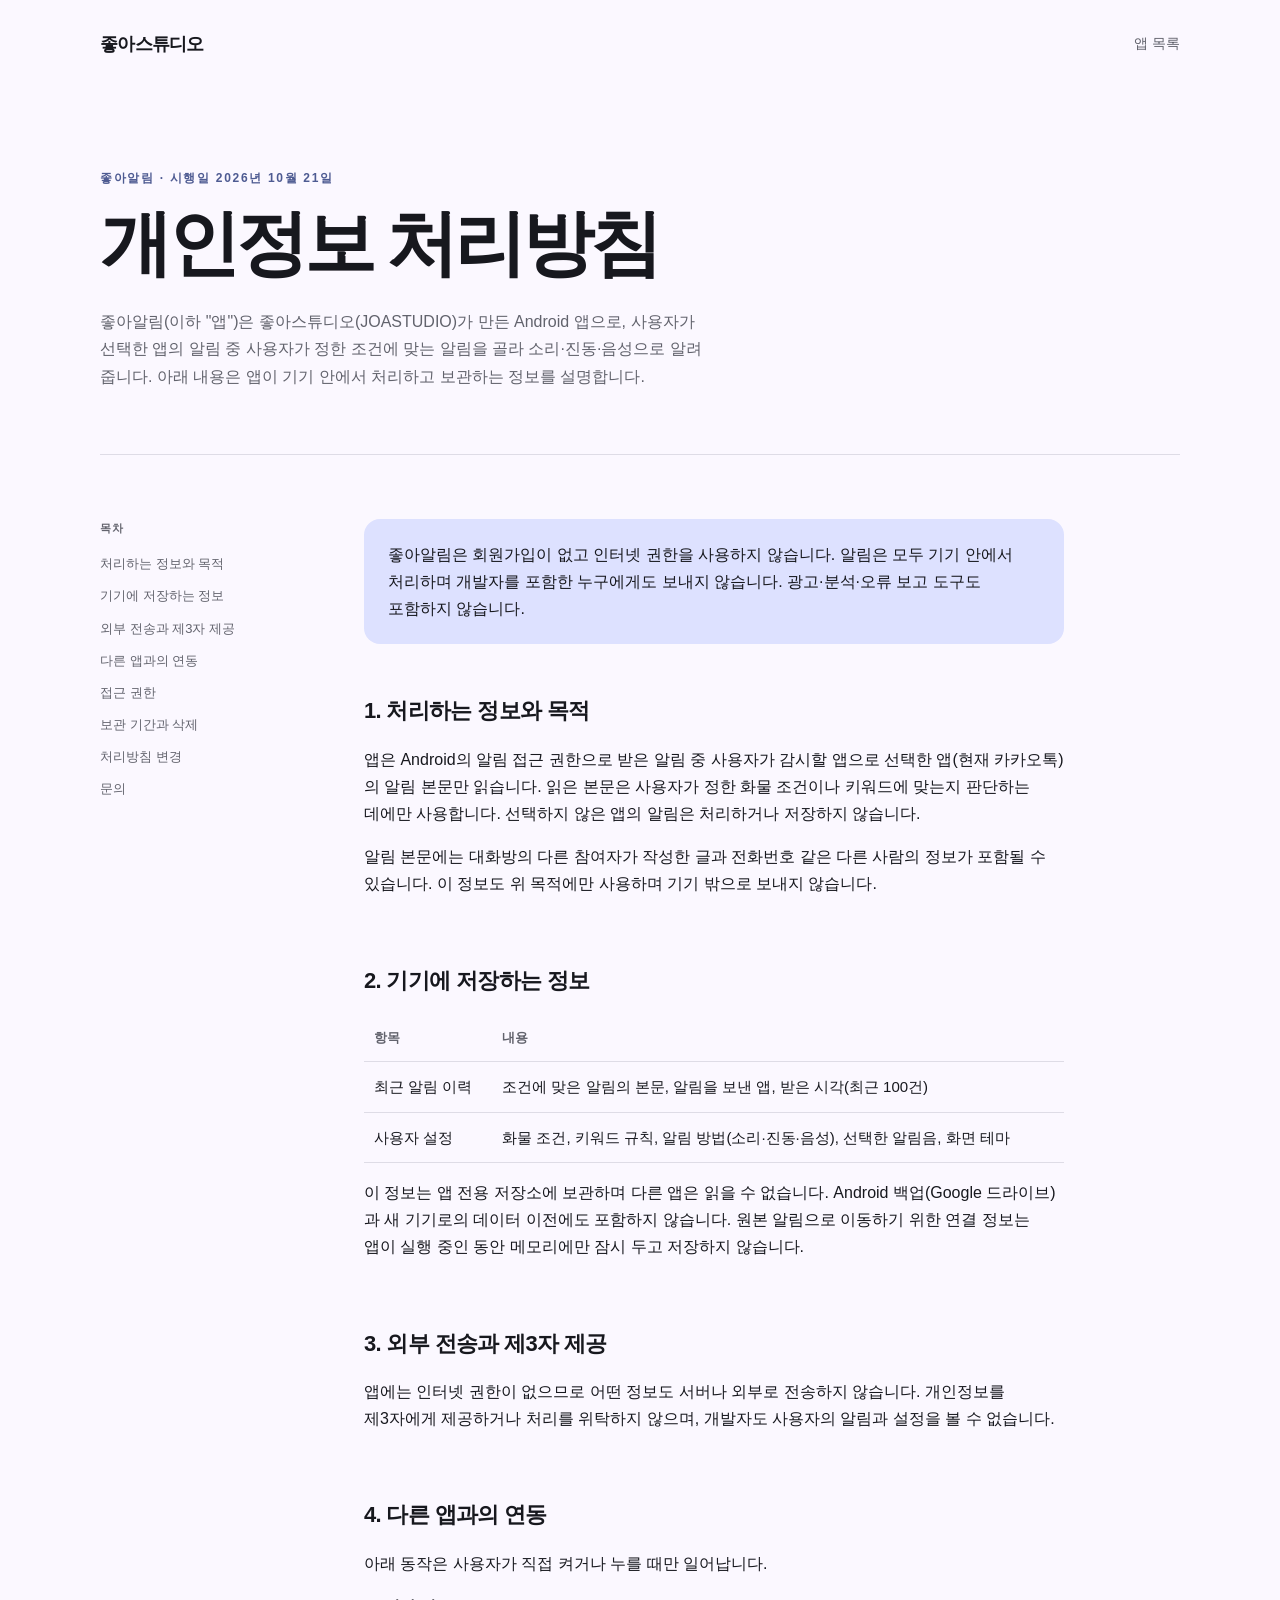
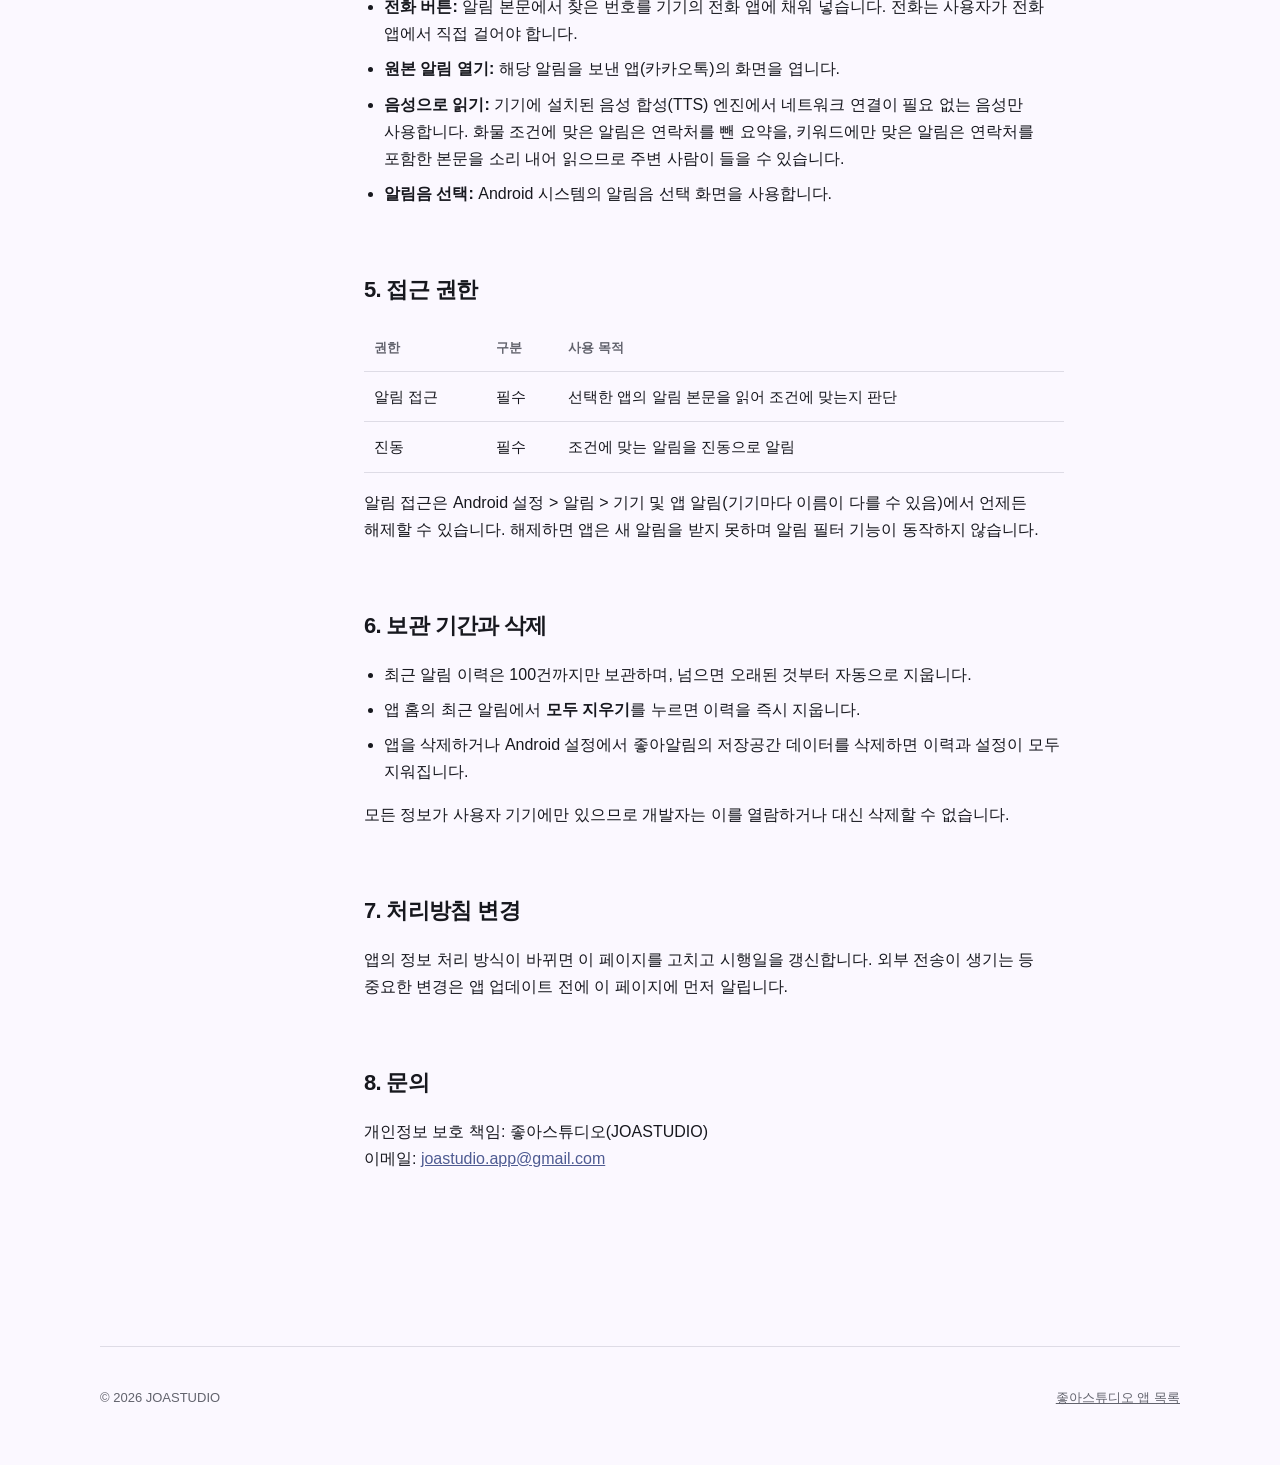
==== alert/privacy/index.html @ 79cfb3c1 "홈페이지 앱 목록과 좋아알림 개인정보 처리방침 추가" ====
<!doctype html>
<html lang="ko">
<head>
  <meta charset="utf-8">
  <meta name="viewport" content="width=device-width, initial-scale=1">
  <title>개인정보 처리방침 | 좋아알림</title>
  <meta name="description" content="좋아알림이 기기 안에서 처리·보관하는 알림 정보와 접근 권한, 삭제 방법 안내입니다.">
  <link rel="stylesheet" href="/assets/site.css">
</head>
<body>
  <header class="site-header shell">
    <a class="brand" href="/">좋아스튜디오</a>
    <nav aria-label="주요 메뉴">
      <a href="/">앱 목록</a>
    </nav>
  </header>

  <main>
    <header class="page-hero shell">
      <p class="eyebrow">좋아알림 · 시행일 2026년 10월 21일</p>
      <h1>개인정보 처리방침</h1>
      <p>
        좋아알림(이하 "앱")은 좋아스튜디오(JOASTUDIO)가 만든 Android 앱으로,
        사용자가 선택한 앱의 알림 중 사용자가 정한 조건에 맞는 알림을 골라
        소리·진동·음성으로 알려 줍니다. 아래 내용은 앱이 기기 안에서 처리하고
        보관하는 정보를 설명합니다.
      </p>
    </header>

    <div class="document-layout shell">
      <nav class="document-nav" aria-label="개인정보 처리방침 목차">
        <span>목차</span>
        <a href="#process">처리하는 정보와 목적</a>
        <a href="#storage">기기에 저장하는 정보</a>
        <a href="#transfer">외부 전송과 제3자 제공</a>
        <a href="#integration">다른 앱과의 연동</a>
        <a href="#permissions">접근 권한</a>
        <a href="#retention">보관 기간과 삭제</a>
        <a href="#changes">처리방침 변경</a>
        <a href="#contact">문의</a>
      </nav>

      <article class="document-content">
        <div class="notice-box">
          좋아알림은 회원가입이 없고 인터넷 권한을 사용하지 않습니다. 알림은
          모두 기기 안에서 처리하며 개발자를 포함한 누구에게도 보내지 않습니다.
          광고·분석·오류 보고 도구도 포함하지 않습니다.
        </div>

        <section id="process">
          <h2>1. 처리하는 정보와 목적</h2>
          <p>
            앱은 Android의 알림 접근 권한으로 받은 알림 중 사용자가 감시할
            앱으로 선택한 앱(현재 카카오톡)의 알림 본문만 읽습니다. 읽은 본문은
            사용자가 정한 화물 조건이나 키워드에 맞는지 판단하는 데에만
            사용합니다. 선택하지 않은 앱의 알림은 처리하거나 저장하지 않습니다.
          </p>
          <p>
            알림 본문에는 대화방의 다른 참여자가 작성한 글과 전화번호 같은
            다른 사람의 정보가 포함될 수 있습니다. 이 정보도 위 목적에만
            사용하며 기기 밖으로 보내지 않습니다.
          </p>
        </section>

        <section id="storage">
          <h2>2. 기기에 저장하는 정보</h2>
          <div class="table-wrap">
            <table>
              <thead>
                <tr><th scope="col">항목</th><th scope="col">내용</th></tr>
              </thead>
              <tbody>
                <tr>
                  <td>최근 알림 이력</td>
                  <td>조건에 맞은 알림의 본문, 알림을 보낸 앱, 받은 시각(최근 100건)</td>
                </tr>
                <tr>
                  <td>사용자 설정</td>
                  <td>화물 조건, 키워드 규칙, 알림 방법(소리·진동·음성), 선택한 알림음, 화면 테마</td>
                </tr>
              </tbody>
            </table>
          </div>
          <p>
            이 정보는 앱 전용 저장소에 보관하며 다른 앱은 읽을 수 없습니다.
            Android 백업(Google 드라이브)과 새 기기로의 데이터 이전에도
            포함하지 않습니다. 원본 알림으로 이동하기 위한 연결 정보는 앱이
            실행 중인 동안 메모리에만 잠시 두고 저장하지 않습니다.
          </p>
        </section>

        <section id="transfer">
          <h2>3. 외부 전송과 제3자 제공</h2>
          <p>
            앱에는 인터넷 권한이 없으므로 어떤 정보도 서버나 외부로 전송하지
            않습니다. 개인정보를 제3자에게 제공하거나 처리를 위탁하지 않으며,
            개발자도 사용자의 알림과 설정을 볼 수 없습니다.
          </p>
        </section>

        <section id="integration">
          <h2>4. 다른 앱과의 연동</h2>
          <p>아래 동작은 사용자가 직접 켜거나 누를 때만 일어납니다.</p>
          <ul>
            <li>
              <strong>전화 버튼:</strong> 알림 본문에서 찾은 번호를 기기의 전화
              앱에 채워 넣습니다. 전화는 사용자가 전화 앱에서 직접 걸어야 합니다.
            </li>
            <li>
              <strong>원본 알림 열기:</strong> 해당 알림을 보낸 앱(카카오톡)의
              화면을 엽니다.
            </li>
            <li>
              <strong>음성으로 읽기:</strong> 기기에 설치된 음성 합성(TTS)
              엔진에서 네트워크 연결이 필요 없는 음성만 사용합니다. 화물 조건에
              맞은 알림은 연락처를 뺀 요약을, 키워드에만 맞은 알림은 연락처를
              포함한 본문을 소리 내어 읽으므로 주변 사람이 들을 수 있습니다.
            </li>
            <li>
              <strong>알림음 선택:</strong> Android 시스템의 알림음 선택 화면을
              사용합니다.
            </li>
          </ul>
        </section>

        <section id="permissions">
          <h2>5. 접근 권한</h2>
          <div class="table-wrap">
            <table>
              <thead>
                <tr><th scope="col">권한</th><th scope="col">구분</th><th scope="col">사용 목적</th></tr>
              </thead>
              <tbody>
                <tr>
                  <td>알림 접근</td>
                  <td>필수</td>
                  <td>선택한 앱의 알림 본문을 읽어 조건에 맞는지 판단</td>
                </tr>
                <tr>
                  <td>진동</td>
                  <td>필수</td>
                  <td>조건에 맞는 알림을 진동으로 알림</td>
                </tr>
              </tbody>
            </table>
          </div>
          <p>
            알림 접근은 Android 설정 &gt; 알림 &gt; 기기 및 앱 알림(기기마다
            이름이 다를 수 있음)에서 언제든 해제할 수 있습니다. 해제하면 앱은
            새 알림을 받지 못하며 알림 필터 기능이 동작하지 않습니다.
          </p>
        </section>

        <section id="retention">
          <h2>6. 보관 기간과 삭제</h2>
          <ul>
            <li>최근 알림 이력은 100건까지만 보관하며, 넘으면 오래된 것부터 자동으로 지웁니다.</li>
            <li>앱 홈의 최근 알림에서 <strong>모두 지우기</strong>를 누르면 이력을 즉시 지웁니다.</li>
            <li>앱을 삭제하거나 Android 설정에서 좋아알림의 저장공간 데이터를 삭제하면 이력과 설정이 모두 지워집니다.</li>
          </ul>
          <p>
            모든 정보가 사용자 기기에만 있으므로 개발자는 이를 열람하거나 대신
            삭제할 수 없습니다.
          </p>
        </section>

        <section id="changes">
          <h2>7. 처리방침 변경</h2>
          <p>
            앱의 정보 처리 방식이 바뀌면 이 페이지를 고치고 시행일을 갱신합니다.
            외부 전송이 생기는 등 중요한 변경은 앱 업데이트 전에 이 페이지에
            먼저 알립니다.
          </p>
        </section>

        <section id="contact">
          <h2>8. 문의</h2>
          <p>
            개인정보 보호 책임: 좋아스튜디오(JOASTUDIO)<br>
            이메일: <a href="mailto:joastudio.app@gmail.com?subject=좋아알림 개인정보 문의">joastudio.app@gmail.com</a>
          </p>
        </section>
      </article>
    </div>
  </main>

  <footer class="site-footer shell">
    <span>© 2026 JOASTUDIO</span>
    <a href="/">좋아스튜디오 앱 목록</a>
  </footer>
</body>
</html>
---- assets/site.css ----
/* 좋아스튜디오 공용 스타일. 색은 좋아뷰어 사이트(joastudio/viewer app/globals.css) 토큰을 따른다. */
:root {
  --ink: #17181e;
  --muted: #62636d;
  --paper: #fbf8ff;
  --paper-deep: #f0eef6;
  --surface: #ffffff;
  --line: #dedce6;
  --primary: #4e5b92;
  --primary-soft: #dde1ff;
  --night-indigo: #3d4f86;
  /* 좋아알림 런처 배경(joa-alert-android res/values/colors.xml launcher_background). */
  --alert-brand: #4355b9;
  --serif: ui-serif, "Iowan Old Style", "Noto Serif KR", "Batang", serif;
  --sans: -apple-system, BlinkMacSystemFont, "Apple SD Gothic Neo", "Noto Sans KR", "Malgun Gothic", sans-serif;
}

* {
  box-sizing: border-box;
}

html {
  scroll-behavior: smooth;
}

body {
  margin: 0;
  background: var(--paper);
  color: var(--ink);
  font-family: var(--sans);
  line-height: 1.7;
  -webkit-font-smoothing: antialiased;
  word-break: keep-all;
}

a {
  color: var(--primary);
}

.shell {
  width: min(1080px, calc(100% - 48px));
  margin-inline: auto;
}

.site-header {
  height: 88px;
  display: flex;
  align-items: center;
  justify-content: space-between;
}

.brand {
  color: inherit;
  font-weight: 760;
  font-size: 18px;
  letter-spacing: -0.04em;
  text-decoration: none;
}

.site-header nav {
  display: flex;
  gap: 24px;
  font-size: 14px;
}

.site-header nav a {
  color: var(--muted);
  text-decoration: none;
}

.site-header nav a:hover {
  color: var(--primary);
}

.eyebrow {
  margin: 0 0 18px;
  color: var(--primary);
  font-size: 12px;
  font-weight: 760;
  letter-spacing: 0.14em;
}

.page-hero {
  padding: 80px 0 64px;
  border-bottom: 1px solid var(--line);
}

.page-hero h1 {
  margin: 0;
  font-family: var(--serif);
  font-size: clamp(40px, 6vw, 72px);
  font-weight: 650;
  line-height: 1.08;
  letter-spacing: -0.055em;
}

.page-hero > p:last-child {
  max-width: 640px;
  margin: 24px 0 0;
  color: var(--muted);
}

/* 홈 앱 목록 */
.app-list {
  padding: 64px 0 100px;
  display: grid;
  grid-template-columns: repeat(auto-fill, minmax(300px, 1fr));
  gap: 20px;
}

.app-card {
  padding: 28px;
  display: flex;
  flex-direction: column;
  gap: 16px;
  background: var(--surface);
  border: 1px solid var(--line);
  border-radius: 20px;
}

.app-card header {
  display: flex;
  align-items: center;
  gap: 14px;
}

.app-icon {
  width: 56px;
  height: 56px;
  border-radius: 16px;
  object-fit: cover;
  background: var(--night-indigo);
}

.app-icon.alert {
  background: var(--alert-brand);
}

.app-card h2 {
  margin: 0;
  font-size: 20px;
  letter-spacing: -0.03em;
}

.app-card header span {
  color: var(--muted);
  font-size: 13px;
}

.app-card p {
  margin: 0;
  color: var(--muted);
}

.app-links {
  margin-top: auto;
  display: flex;
  flex-wrap: wrap;
  gap: 8px 18px;
  font-size: 14px;
  font-weight: 650;
}

.badge {
  padding: 2px 10px;
  border-radius: 999px;
  background: var(--paper-deep);
  color: var(--muted);
  font-size: 12px;
  font-weight: 650;
}

/* 문서 페이지 */
.document-layout {
  padding: 64px 0 110px;
  display: grid;
  grid-template-columns: 200px minmax(0, 700px);
  gap: 64px;
}

.document-nav {
  position: sticky;
  top: 32px;
  align-self: start;
  display: flex;
  flex-direction: column;
  gap: 10px;
  font-size: 13px;
}

.document-nav span {
  margin-bottom: 6px;
  color: var(--muted);
  font-size: 11px;
  font-weight: 750;
  letter-spacing: 0.12em;
}

.document-nav a {
  color: var(--muted);
  text-decoration: none;
}

.document-nav a:hover {
  color: var(--primary);
}

.document-content section {
  padding: 0 0 48px;
  scroll-margin-top: 24px;
}

.document-content h2 {
  margin: 0 0 16px;
  font-size: 22px;
  letter-spacing: -0.03em;
}

.document-content ul {
  padding-left: 20px;
}

.document-content li + li {
  margin-top: 8px;
}

.notice-box {
  margin-bottom: 48px;
  padding: 22px 24px;
  border-radius: 16px;
  background: var(--primary-soft);
}

.table-wrap {
  overflow-x: auto;
}

table {
  width: 100%;
  border-collapse: collapse;
  font-size: 15px;
}

th,
td {
  padding: 12px 10px;
  border-bottom: 1px solid var(--line);
  text-align: left;
  vertical-align: top;
}

th {
  color: var(--muted);
  font-size: 13px;
  font-weight: 700;
}

.site-footer {
  padding: 40px 0 56px;
  display: flex;
  flex-wrap: wrap;
  justify-content: space-between;
  gap: 12px;
  border-top: 1px solid var(--line);
  color: var(--muted);
  font-size: 13px;
}

.site-footer a {
  color: inherit;
}

@media (max-width: 760px) {
  .shell {
    width: calc(100% - 32px);
  }

  .site-header {
    height: 72px;
  }

  .page-hero {
    padding: 48px 0 40px;
  }

  .document-layout {
    padding-top: 40px;
    grid-template-columns: minmax(0, 1fr);
    gap: 32px;
  }

  .document-nav {
    position: static;
  }

  .app-list {
    grid-template-columns: minmax(0, 1fr);
  }
}
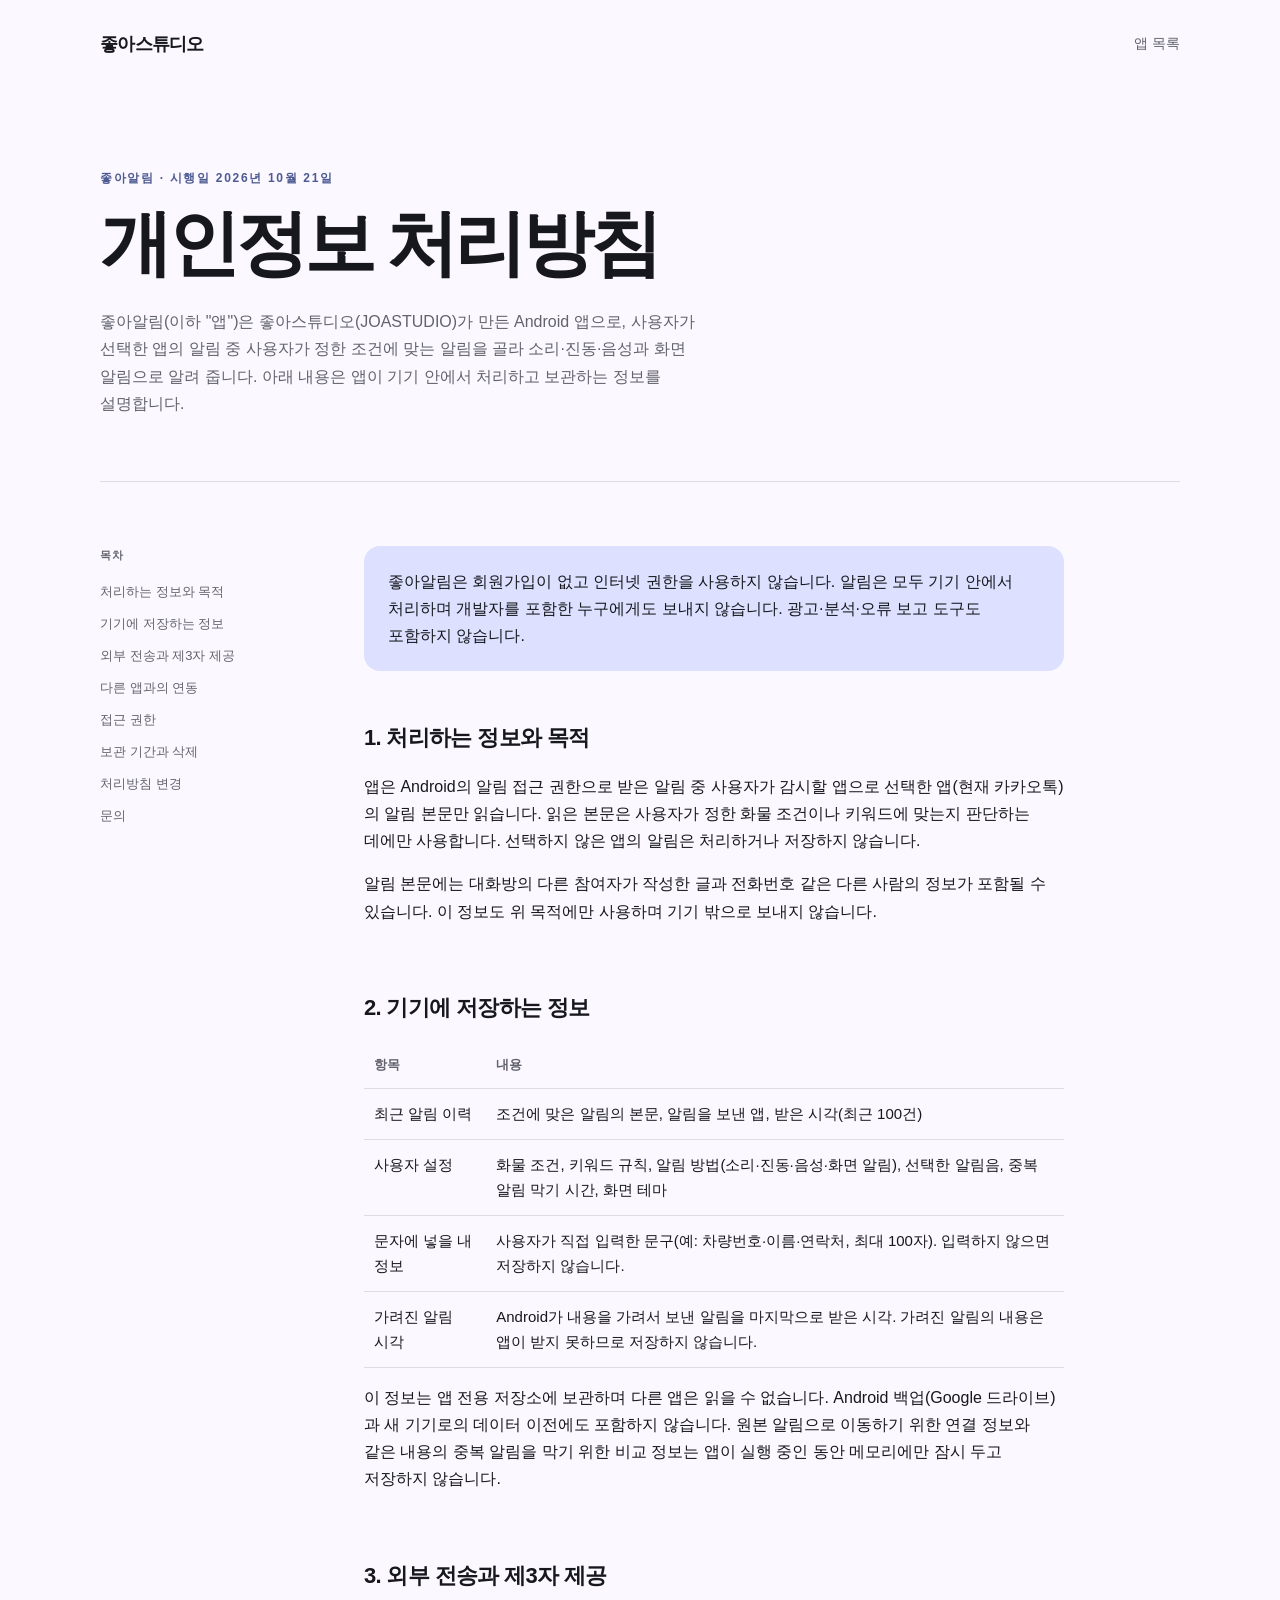
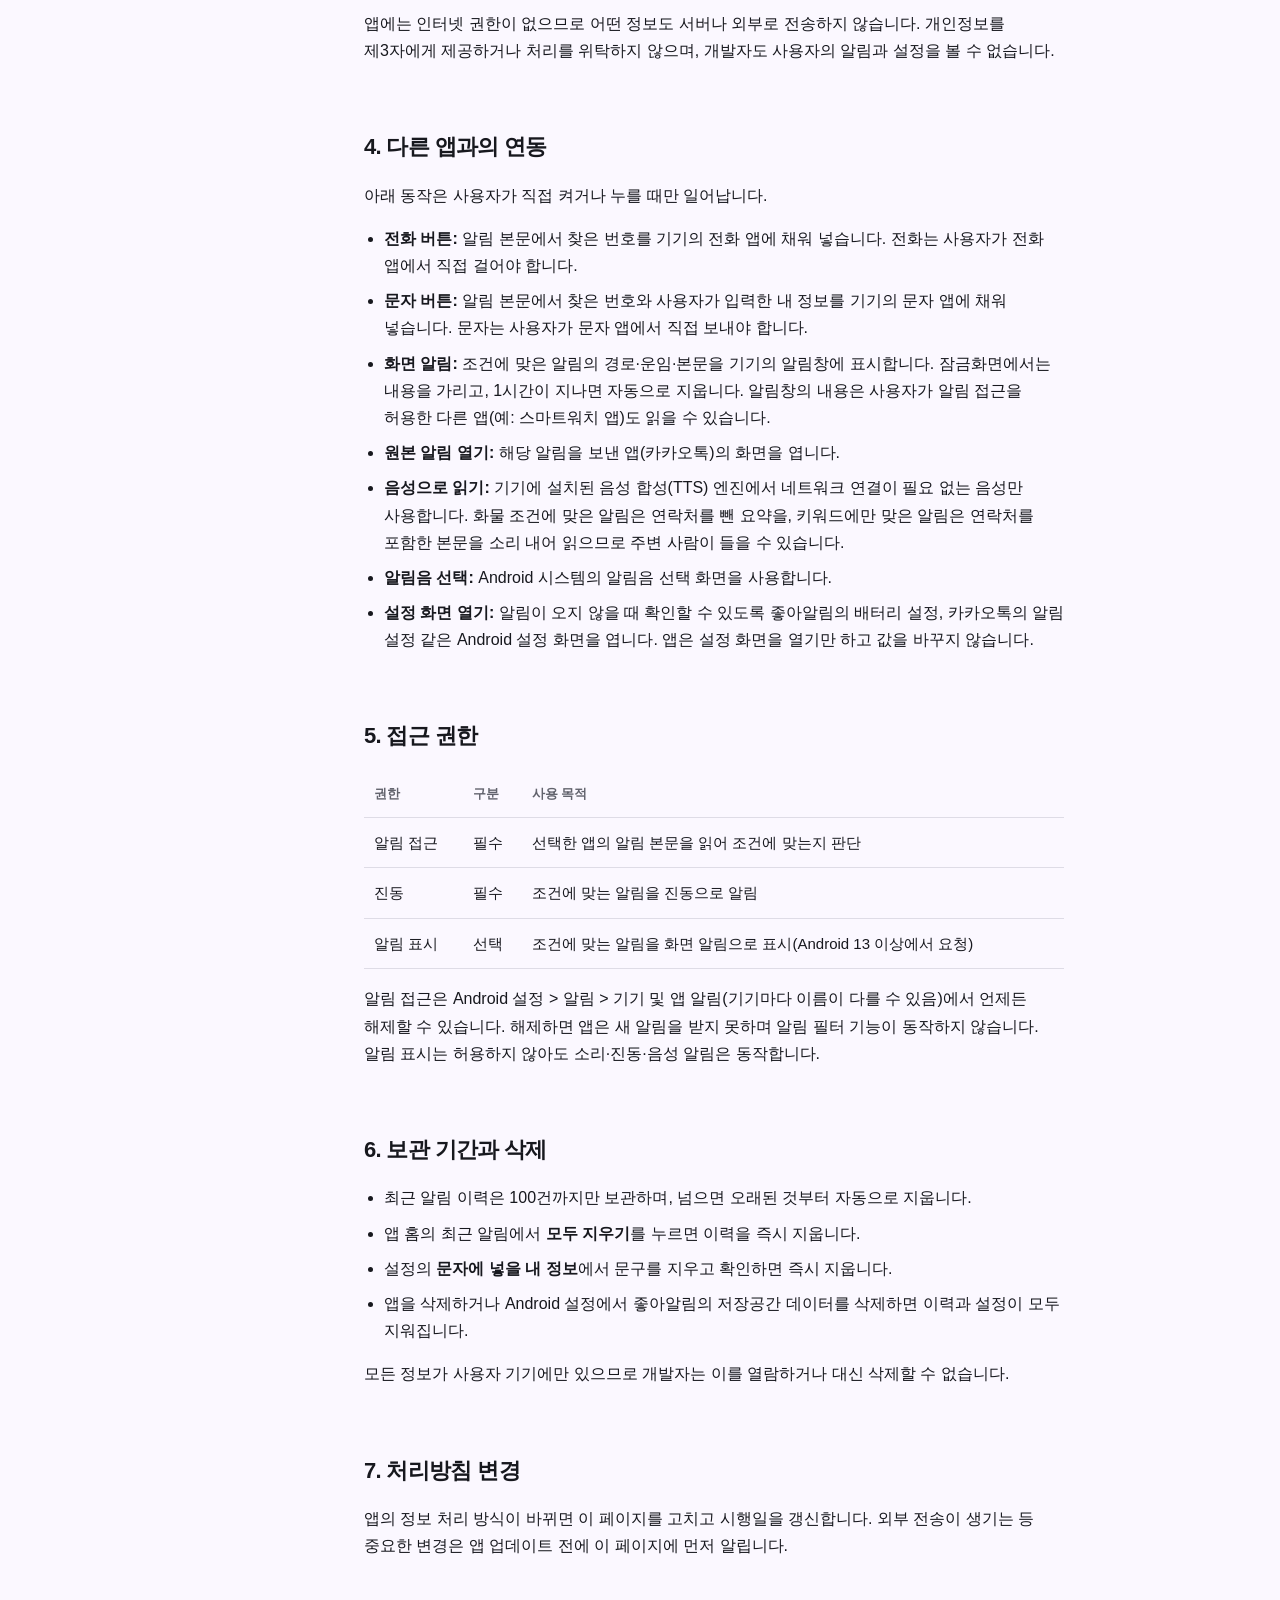
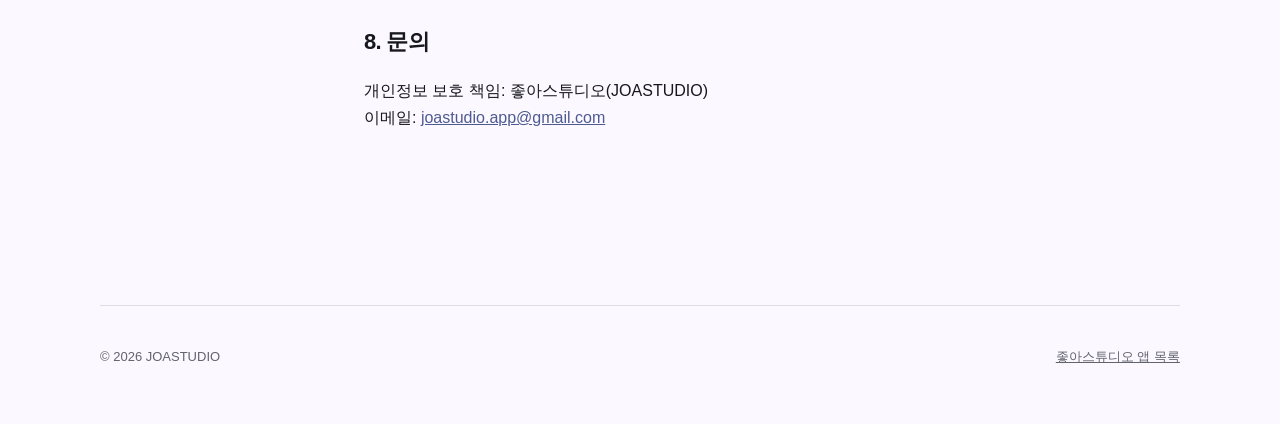
==== commit 391c0c60: "좋아알림 처리방침에 화면 알림·문자 버튼·알림 표시 권한을 반영한다" ====
--- a/alert/privacy/index.html
+++ b/alert/privacy/index.html
@@ -22,7 +22,7 @@
       <p>
         좋아알림(이하 "앱")은 좋아스튜디오(JOASTUDIO)가 만든 Android 앱으로,
         사용자가 선택한 앱의 알림 중 사용자가 정한 조건에 맞는 알림을 골라
-        소리·진동·음성으로 알려 줍니다. 아래 내용은 앱이 기기 안에서 처리하고
+        소리·진동·음성과 화면 알림으로 알려 줍니다. 아래 내용은 앱이 기기 안에서 처리하고
         보관하는 정보를 설명합니다.
       </p>
     </header>
@@ -76,7 +76,15 @@
                 </tr>
                 <tr>
                   <td>사용자 설정</td>
-                  <td>화물 조건, 키워드 규칙, 알림 방법(소리·진동·음성), 선택한 알림음, 화면 테마</td>
+                  <td>화물 조건, 키워드 규칙, 알림 방법(소리·진동·음성·화면 알림), 선택한 알림음, 중복 알림 막기 시간, 화면 테마</td>
+                </tr>
+                <tr>
+                  <td>문자에 넣을 내 정보</td>
+                  <td>사용자가 직접 입력한 문구(예: 차량번호·이름·연락처, 최대 100자). 입력하지 않으면 저장하지 않습니다.</td>
+                </tr>
+                <tr>
+                  <td>가려진 알림 시각</td>
+                  <td>Android가 내용을 가려서 보낸 알림을 마지막으로 받은 시각. 가려진 알림의 내용은 앱이 받지 못하므로 저장하지 않습니다.</td>
                 </tr>
               </tbody>
             </table>
@@ -84,8 +92,9 @@
           <p>
             이 정보는 앱 전용 저장소에 보관하며 다른 앱은 읽을 수 없습니다.
             Android 백업(Google 드라이브)과 새 기기로의 데이터 이전에도
-            포함하지 않습니다. 원본 알림으로 이동하기 위한 연결 정보는 앱이
-            실행 중인 동안 메모리에만 잠시 두고 저장하지 않습니다.
+            포함하지 않습니다. 원본 알림으로 이동하기 위한 연결 정보와 같은 내용의
+            중복 알림을 막기 위한 비교 정보는 앱이 실행 중인 동안 메모리에만
+            잠시 두고 저장하지 않습니다.
           </p>
         </section>
 
@@ -107,6 +116,17 @@
               앱에 채워 넣습니다. 전화는 사용자가 전화 앱에서 직접 걸어야 합니다.
             </li>
             <li>
+              <strong>문자 버튼:</strong> 알림 본문에서 찾은 번호와 사용자가 입력한
+              내 정보를 기기의 문자 앱에 채워 넣습니다. 문자는 사용자가 문자 앱에서
+              직접 보내야 합니다.
+            </li>
+            <li>
+              <strong>화면 알림:</strong> 조건에 맞은 알림의 경로·운임·본문을 기기의
+              알림창에 표시합니다. 잠금화면에서는 내용을 가리고, 1시간이 지나면
+              자동으로 지웁니다. 알림창의 내용은 사용자가 알림 접근을 허용한 다른
+              앱(예: 스마트워치 앱)도 읽을 수 있습니다.
+            </li>
+            <li>
               <strong>원본 알림 열기:</strong> 해당 알림을 보낸 앱(카카오톡)의
               화면을 엽니다.
             </li>
@@ -119,6 +139,11 @@
             <li>
               <strong>알림음 선택:</strong> Android 시스템의 알림음 선택 화면을
               사용합니다.
+            </li>
+            <li>
+              <strong>설정 화면 열기:</strong> 알림이 오지 않을 때 확인할 수 있도록
+              좋아알림의 배터리 설정, 카카오톡의 알림 설정 같은 Android 설정 화면을
+              엽니다. 앱은 설정 화면을 열기만 하고 값을 바꾸지 않습니다.
             </li>
           </ul>
         </section>
@@ -141,6 +166,11 @@
                   <td>필수</td>
                   <td>조건에 맞는 알림을 진동으로 알림</td>
                 </tr>
+                <tr>
+                  <td>알림 표시</td>
+                  <td>선택</td>
+                  <td>조건에 맞는 알림을 화면 알림으로 표시(Android 13 이상에서 요청)</td>
+                </tr>
               </tbody>
             </table>
           </div>
@@ -148,6 +178,7 @@
             알림 접근은 Android 설정 &gt; 알림 &gt; 기기 및 앱 알림(기기마다
             이름이 다를 수 있음)에서 언제든 해제할 수 있습니다. 해제하면 앱은
             새 알림을 받지 못하며 알림 필터 기능이 동작하지 않습니다.
+            알림 표시는 허용하지 않아도 소리·진동·음성 알림은 동작합니다.
           </p>
         </section>
 
@@ -156,6 +187,7 @@
           <ul>
             <li>최근 알림 이력은 100건까지만 보관하며, 넘으면 오래된 것부터 자동으로 지웁니다.</li>
             <li>앱 홈의 최근 알림에서 <strong>모두 지우기</strong>를 누르면 이력을 즉시 지웁니다.</li>
+            <li>설정의 <strong>문자에 넣을 내 정보</strong>에서 문구를 지우고 확인하면 즉시 지웁니다.</li>
             <li>앱을 삭제하거나 Android 설정에서 좋아알림의 저장공간 데이터를 삭제하면 이력과 설정이 모두 지워집니다.</li>
           </ul>
           <p>
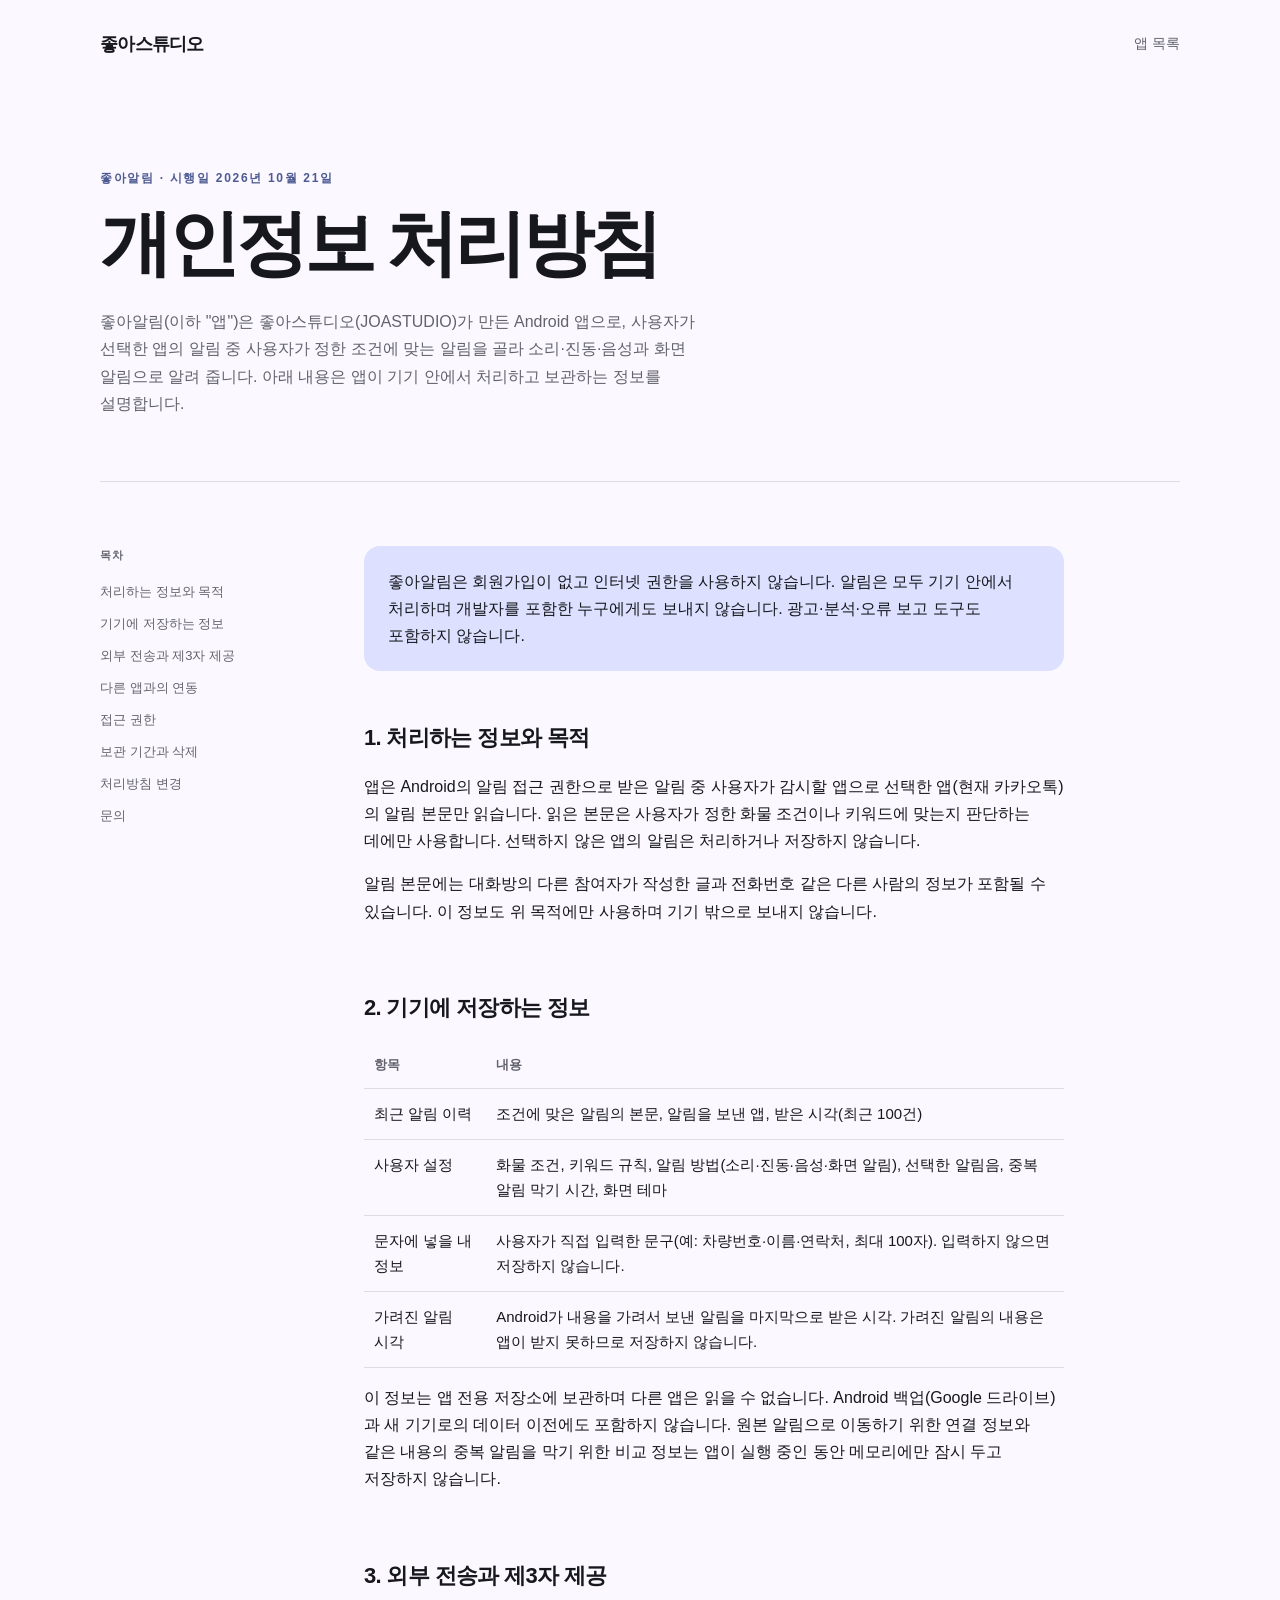
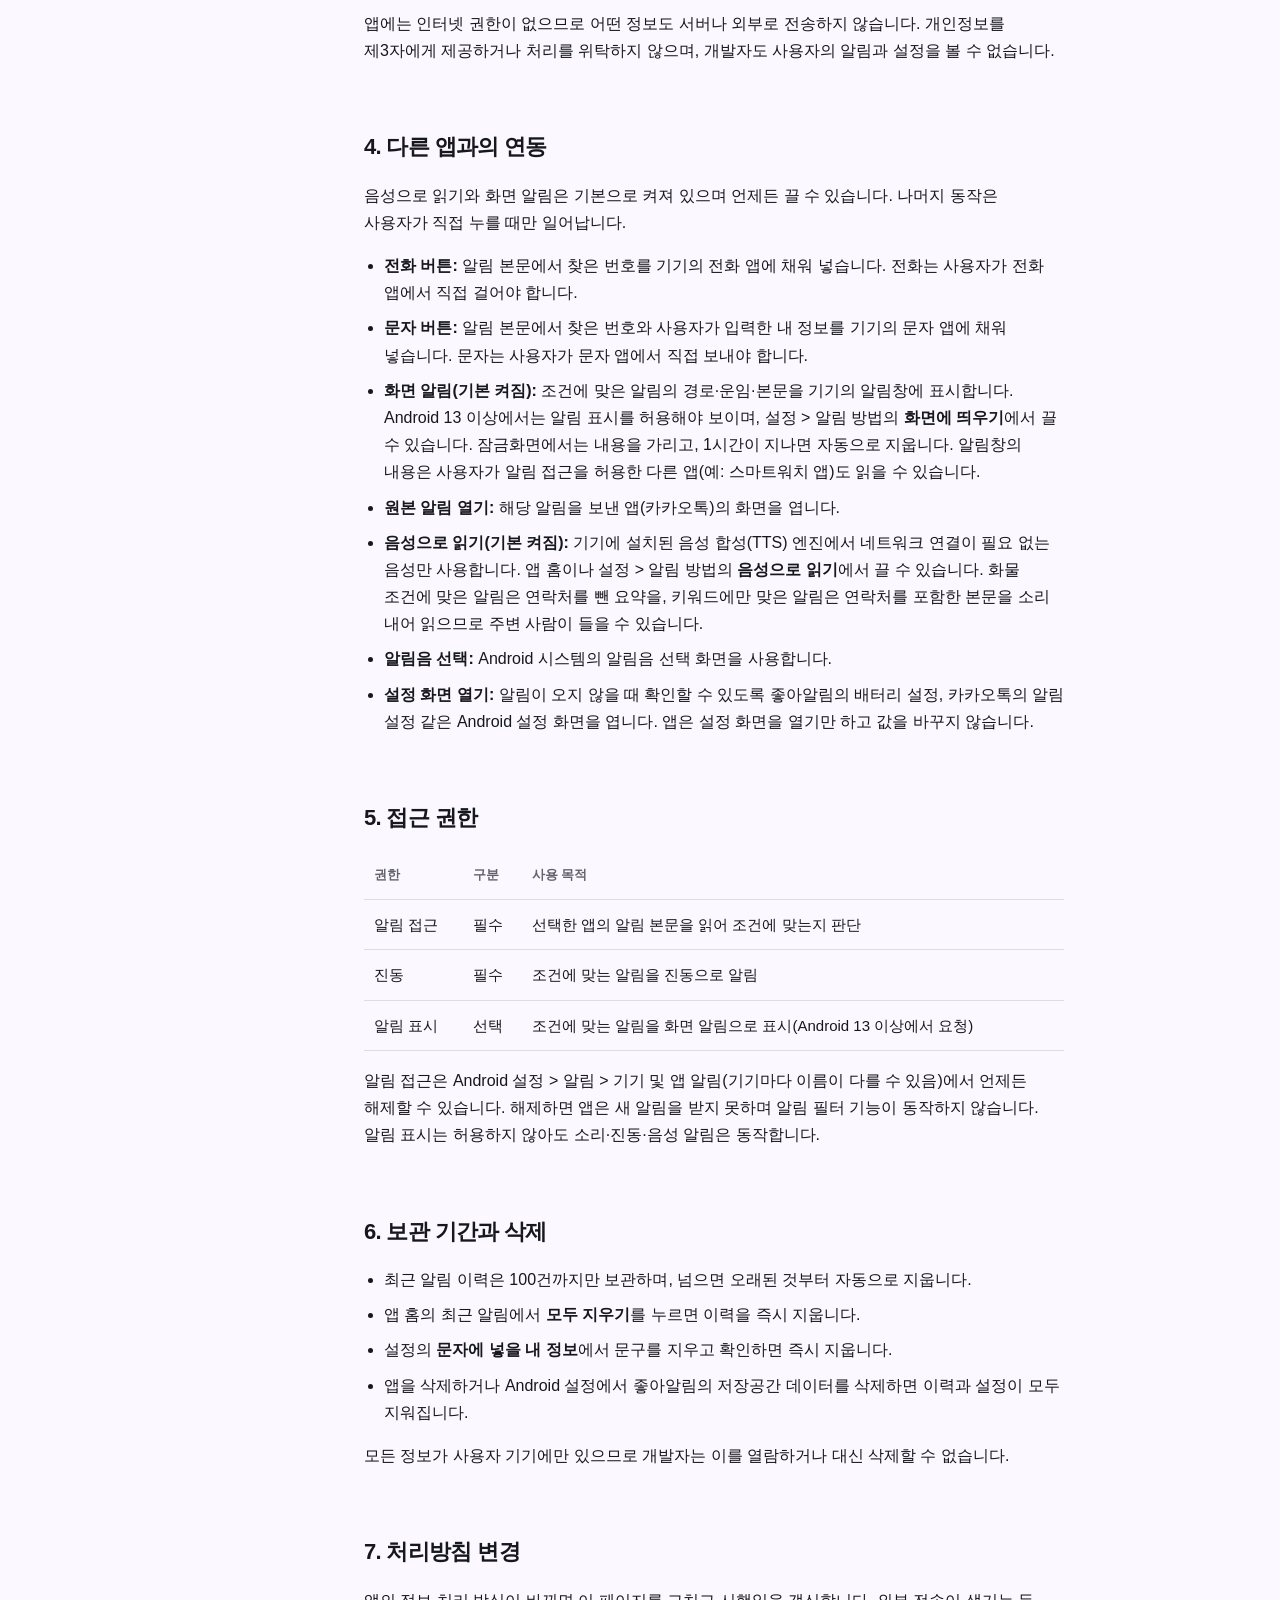
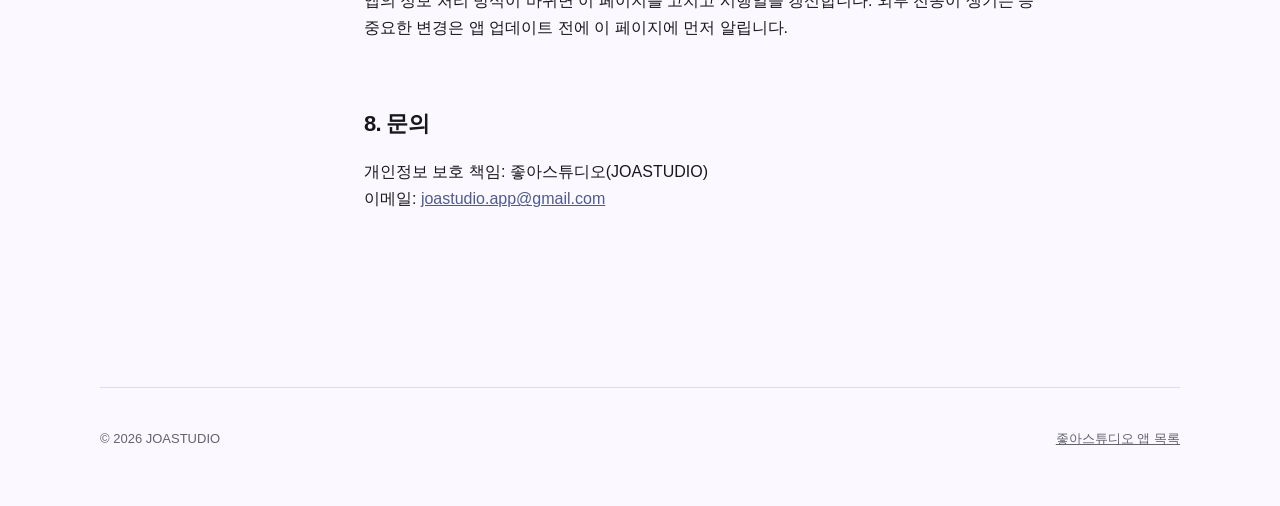
==== commit 0353f723: "좋아알림 처리방침에 음성·화면 알림이 기본으로 켜져 있음을 밝힌다" ====
--- a/alert/privacy/index.html
+++ b/alert/privacy/index.html
@@ -109,7 +109,10 @@
 
         <section id="integration">
           <h2>4. 다른 앱과의 연동</h2>
-          <p>아래 동작은 사용자가 직접 켜거나 누를 때만 일어납니다.</p>
+          <p>
+            음성으로 읽기와 화면 알림은 기본으로 켜져 있으며 언제든 끌 수 있습니다.
+            나머지 동작은 사용자가 직접 누를 때만 일어납니다.
+          </p>
           <ul>
             <li>
               <strong>전화 버튼:</strong> 알림 본문에서 찾은 번호를 기기의 전화
@@ -121,8 +124,9 @@
               직접 보내야 합니다.
             </li>
             <li>
-              <strong>화면 알림:</strong> 조건에 맞은 알림의 경로·운임·본문을 기기의
-              알림창에 표시합니다. 잠금화면에서는 내용을 가리고, 1시간이 지나면
+              <strong>화면 알림(기본 켜짐):</strong> 조건에 맞은 알림의 경로·운임·본문을
+              기기의 알림창에 표시합니다. Android 13 이상에서는 알림 표시를 허용해야
+              보이며, 설정 &gt; 알림 방법의 <strong>화면에 띄우기</strong>에서 끌 수 있습니다. 잠금화면에서는 내용을 가리고, 1시간이 지나면
               자동으로 지웁니다. 알림창의 내용은 사용자가 알림 접근을 허용한 다른
               앱(예: 스마트워치 앱)도 읽을 수 있습니다.
             </li>
@@ -131,8 +135,9 @@
               화면을 엽니다.
             </li>
             <li>
-              <strong>음성으로 읽기:</strong> 기기에 설치된 음성 합성(TTS)
-              엔진에서 네트워크 연결이 필요 없는 음성만 사용합니다. 화물 조건에
+              <strong>음성으로 읽기(기본 켜짐):</strong> 기기에 설치된 음성 합성(TTS)
+              엔진에서 네트워크 연결이 필요 없는 음성만 사용합니다. 앱 홈이나
+              설정 &gt; 알림 방법의 <strong>음성으로 읽기</strong>에서 끌 수 있습니다. 화물 조건에
               맞은 알림은 연락처를 뺀 요약을, 키워드에만 맞은 알림은 연락처를
               포함한 본문을 소리 내어 읽으므로 주변 사람이 들을 수 있습니다.
             </li>
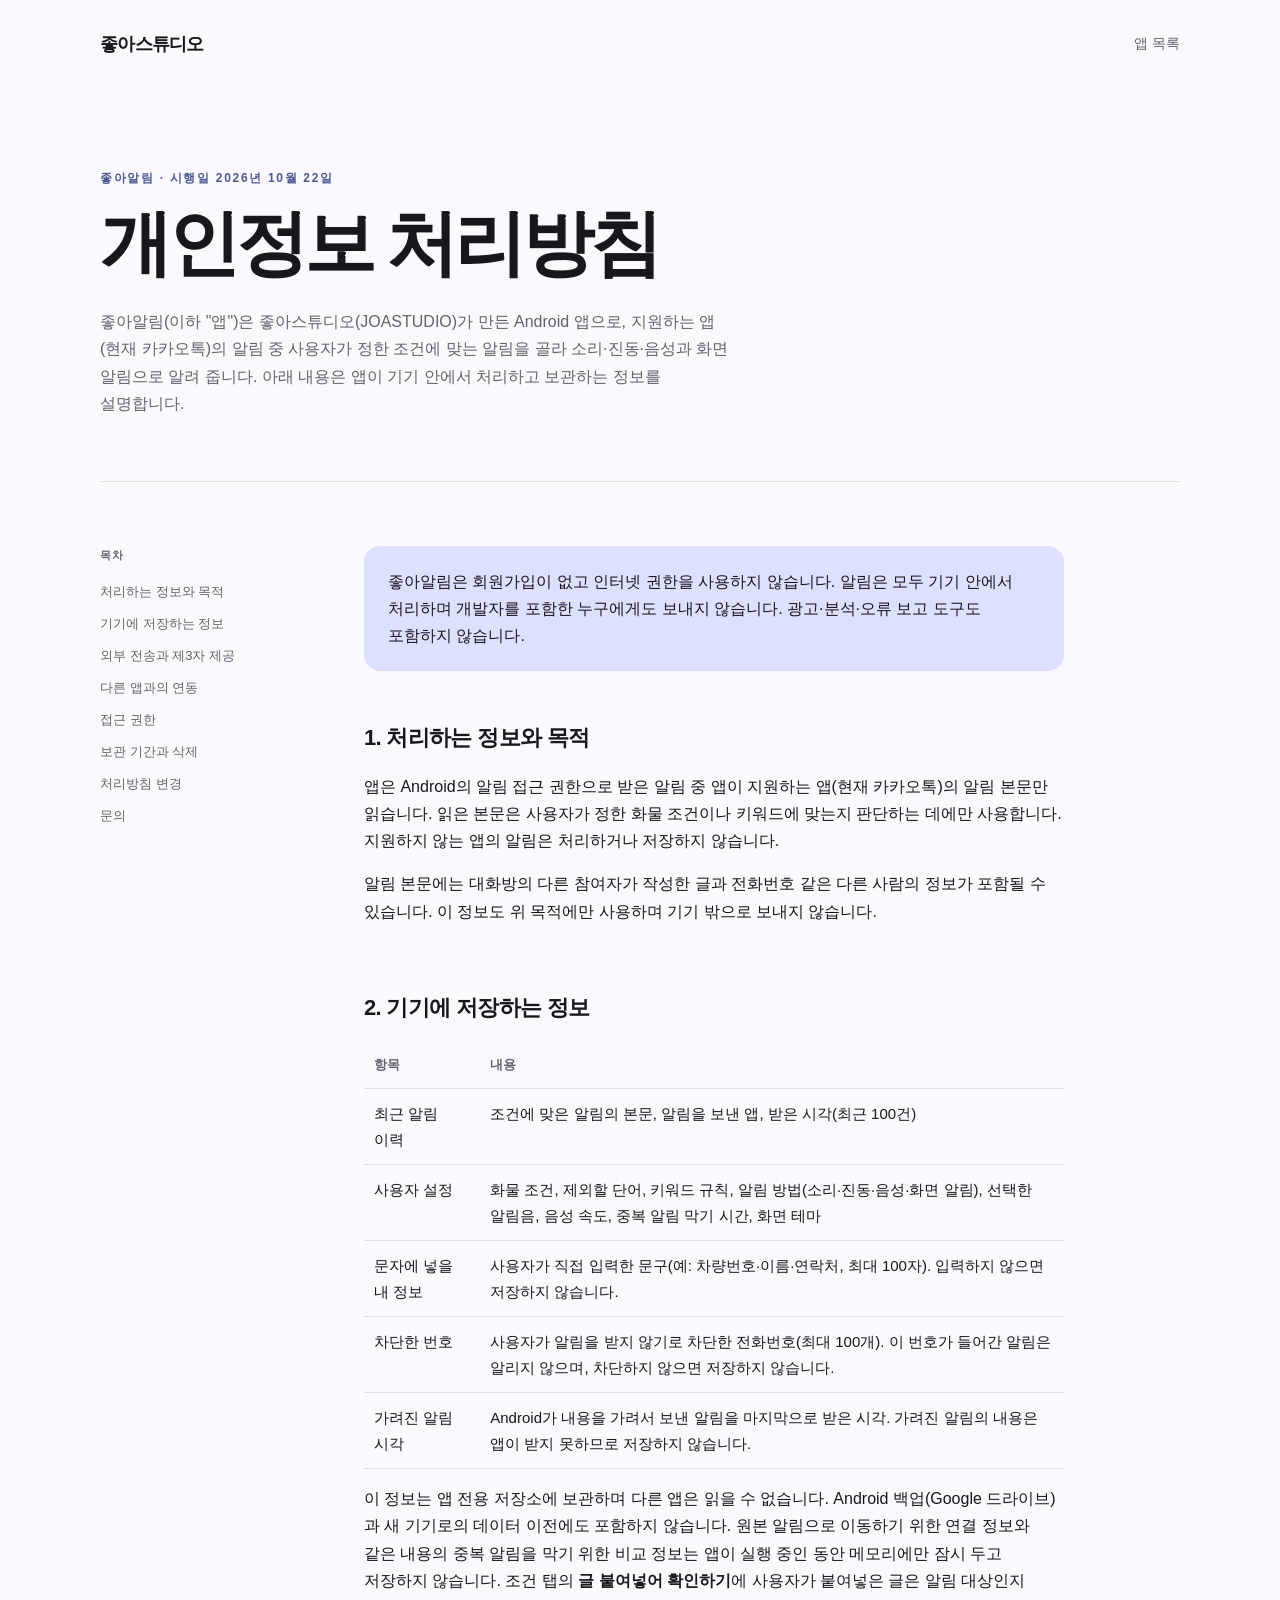
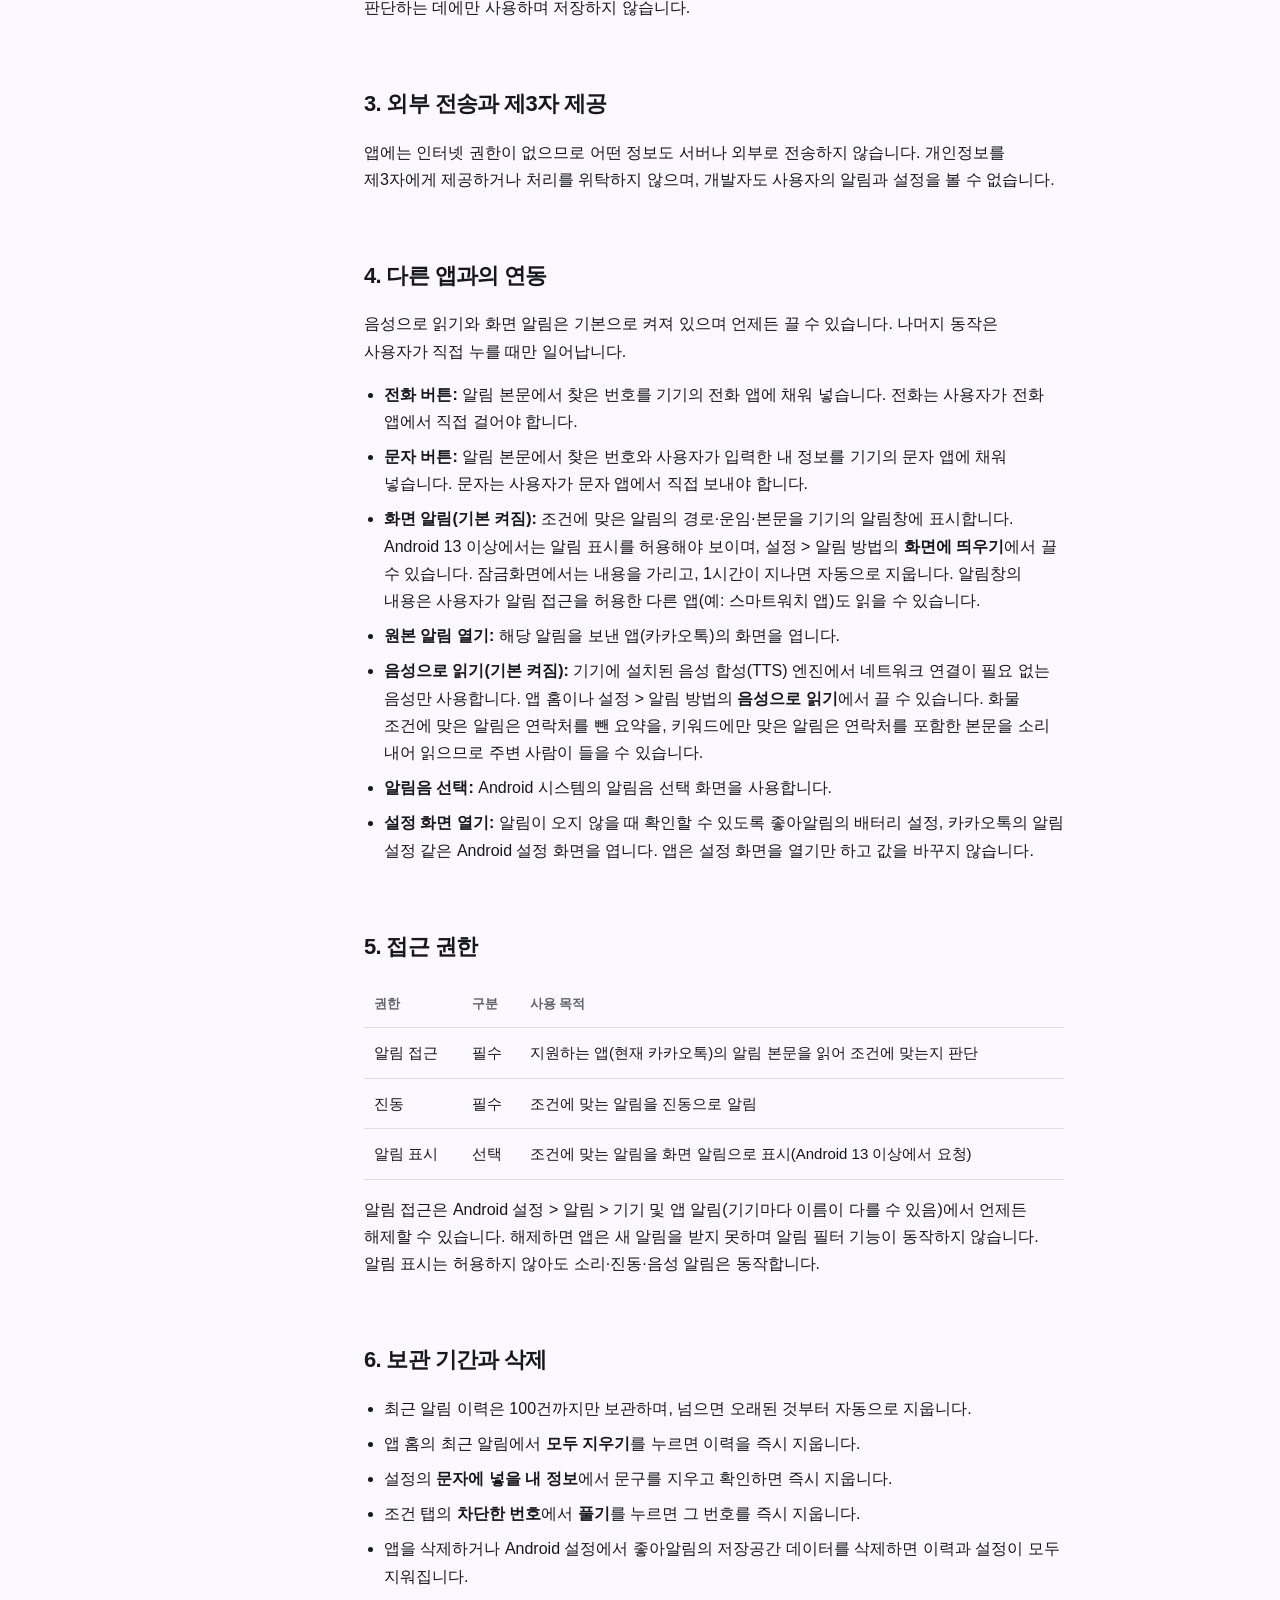
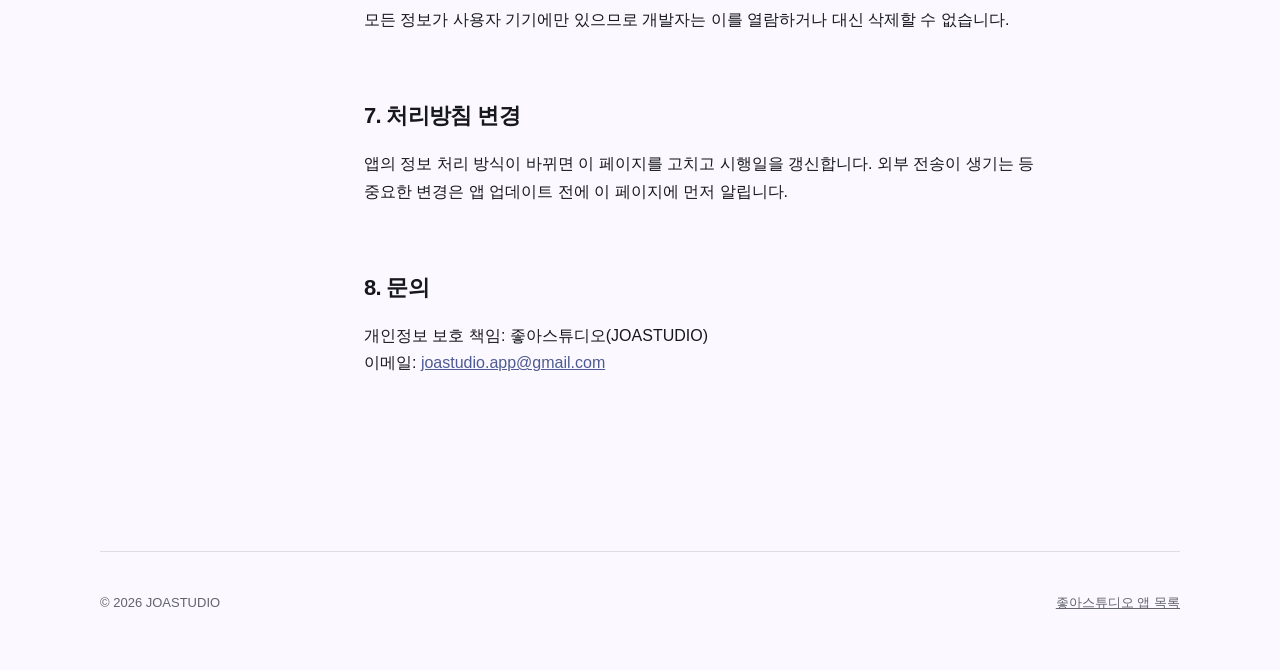
==== commit 120c626e: "좋아알림 처리방침에 차단한 번호와 글 확인하기를 반영한다" ====
--- a/alert/privacy/index.html
+++ b/alert/privacy/index.html
@@ -17,11 +17,11 @@
 
   <main>
     <header class="page-hero shell">
-      <p class="eyebrow">좋아알림 · 시행일 2026년 10월 21일</p>
+      <p class="eyebrow">좋아알림 · 시행일 2026년 10월 22일</p>
       <h1>개인정보 처리방침</h1>
       <p>
         좋아알림(이하 "앱")은 좋아스튜디오(JOASTUDIO)가 만든 Android 앱으로,
-        사용자가 선택한 앱의 알림 중 사용자가 정한 조건에 맞는 알림을 골라
+        지원하는 앱(현재 카카오톡)의 알림 중 사용자가 정한 조건에 맞는 알림을 골라
         소리·진동·음성과 화면 알림으로 알려 줍니다. 아래 내용은 앱이 기기 안에서 처리하고
         보관하는 정보를 설명합니다.
       </p>
@@ -50,10 +50,10 @@
         <section id="process">
           <h2>1. 처리하는 정보와 목적</h2>
           <p>
-            앱은 Android의 알림 접근 권한으로 받은 알림 중 사용자가 감시할
-            앱으로 선택한 앱(현재 카카오톡)의 알림 본문만 읽습니다. 읽은 본문은
+            앱은 Android의 알림 접근 권한으로 받은 알림 중 앱이 지원하는
+            앱(현재 카카오톡)의 알림 본문만 읽습니다. 읽은 본문은
             사용자가 정한 화물 조건이나 키워드에 맞는지 판단하는 데에만
-            사용합니다. 선택하지 않은 앱의 알림은 처리하거나 저장하지 않습니다.
+            사용합니다. 지원하지 않는 앱의 알림은 처리하거나 저장하지 않습니다.
           </p>
           <p>
             알림 본문에는 대화방의 다른 참여자가 작성한 글과 전화번호 같은
@@ -76,11 +76,15 @@
                 </tr>
                 <tr>
                   <td>사용자 설정</td>
-                  <td>화물 조건, 키워드 규칙, 알림 방법(소리·진동·음성·화면 알림), 선택한 알림음, 중복 알림 막기 시간, 화면 테마</td>
+                  <td>화물 조건, 제외할 단어, 키워드 규칙, 알림 방법(소리·진동·음성·화면 알림), 선택한 알림음, 음성 속도, 중복 알림 막기 시간, 화면 테마</td>
                 </tr>
                 <tr>
                   <td>문자에 넣을 내 정보</td>
                   <td>사용자가 직접 입력한 문구(예: 차량번호·이름·연락처, 최대 100자). 입력하지 않으면 저장하지 않습니다.</td>
+                </tr>
+                <tr>
+                  <td>차단한 번호</td>
+                  <td>사용자가 알림을 받지 않기로 차단한 전화번호(최대 100개). 이 번호가 들어간 알림은 알리지 않으며, 차단하지 않으면 저장하지 않습니다.</td>
                 </tr>
                 <tr>
                   <td>가려진 알림 시각</td>
@@ -94,7 +98,8 @@
             Android 백업(Google 드라이브)과 새 기기로의 데이터 이전에도
             포함하지 않습니다. 원본 알림으로 이동하기 위한 연결 정보와 같은 내용의
             중복 알림을 막기 위한 비교 정보는 앱이 실행 중인 동안 메모리에만
-            잠시 두고 저장하지 않습니다.
+            잠시 두고 저장하지 않습니다. 조건 탭의 <strong>글 붙여넣어 확인하기</strong>에
+            사용자가 붙여넣은 글은 알림 대상인지 판단하는 데에만 사용하며 저장하지 않습니다.
           </p>
         </section>
 
@@ -164,7 +169,7 @@
                 <tr>
                   <td>알림 접근</td>
                   <td>필수</td>
-                  <td>선택한 앱의 알림 본문을 읽어 조건에 맞는지 판단</td>
+                  <td>지원하는 앱(현재 카카오톡)의 알림 본문을 읽어 조건에 맞는지 판단</td>
                 </tr>
                 <tr>
                   <td>진동</td>
@@ -193,6 +198,7 @@
             <li>최근 알림 이력은 100건까지만 보관하며, 넘으면 오래된 것부터 자동으로 지웁니다.</li>
             <li>앱 홈의 최근 알림에서 <strong>모두 지우기</strong>를 누르면 이력을 즉시 지웁니다.</li>
             <li>설정의 <strong>문자에 넣을 내 정보</strong>에서 문구를 지우고 확인하면 즉시 지웁니다.</li>
+            <li>조건 탭의 <strong>차단한 번호</strong>에서 <strong>풀기</strong>를 누르면 그 번호를 즉시 지웁니다.</li>
             <li>앱을 삭제하거나 Android 설정에서 좋아알림의 저장공간 데이터를 삭제하면 이력과 설정이 모두 지워집니다.</li>
           </ul>
           <p>
